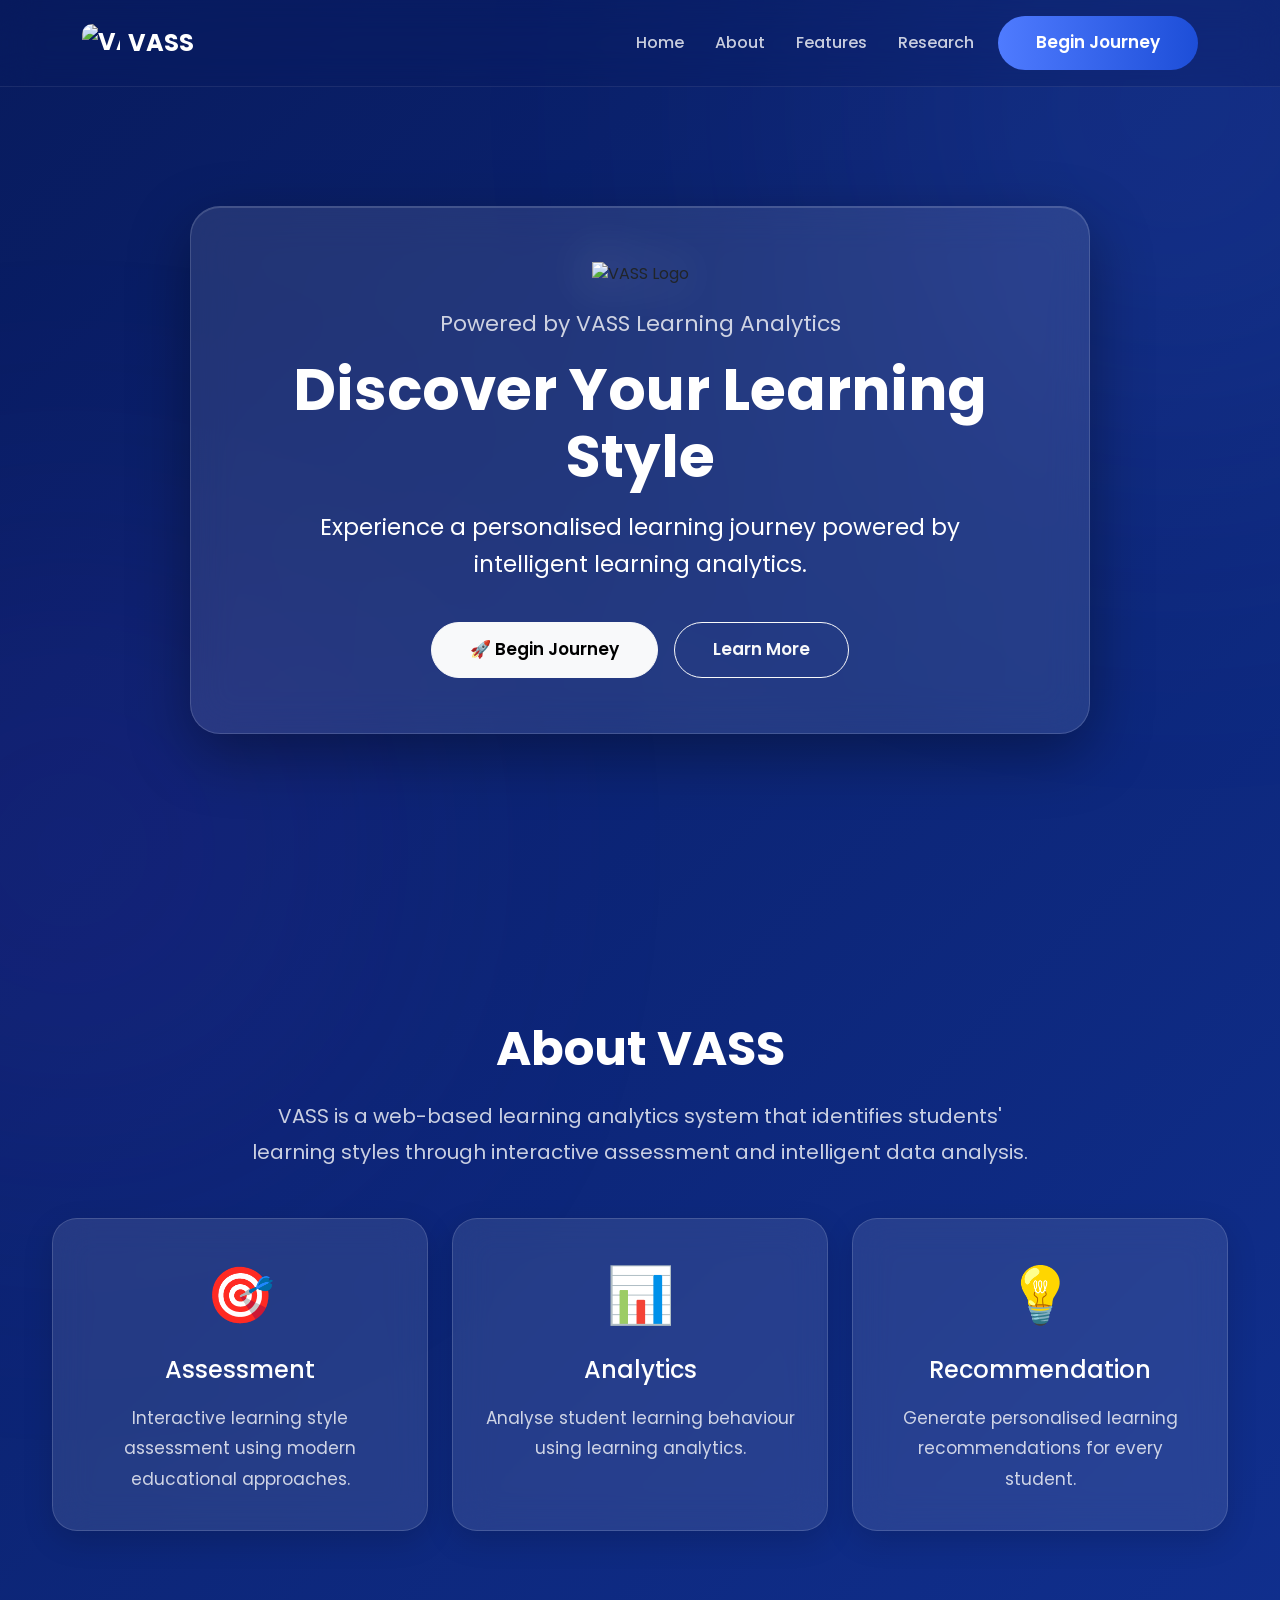
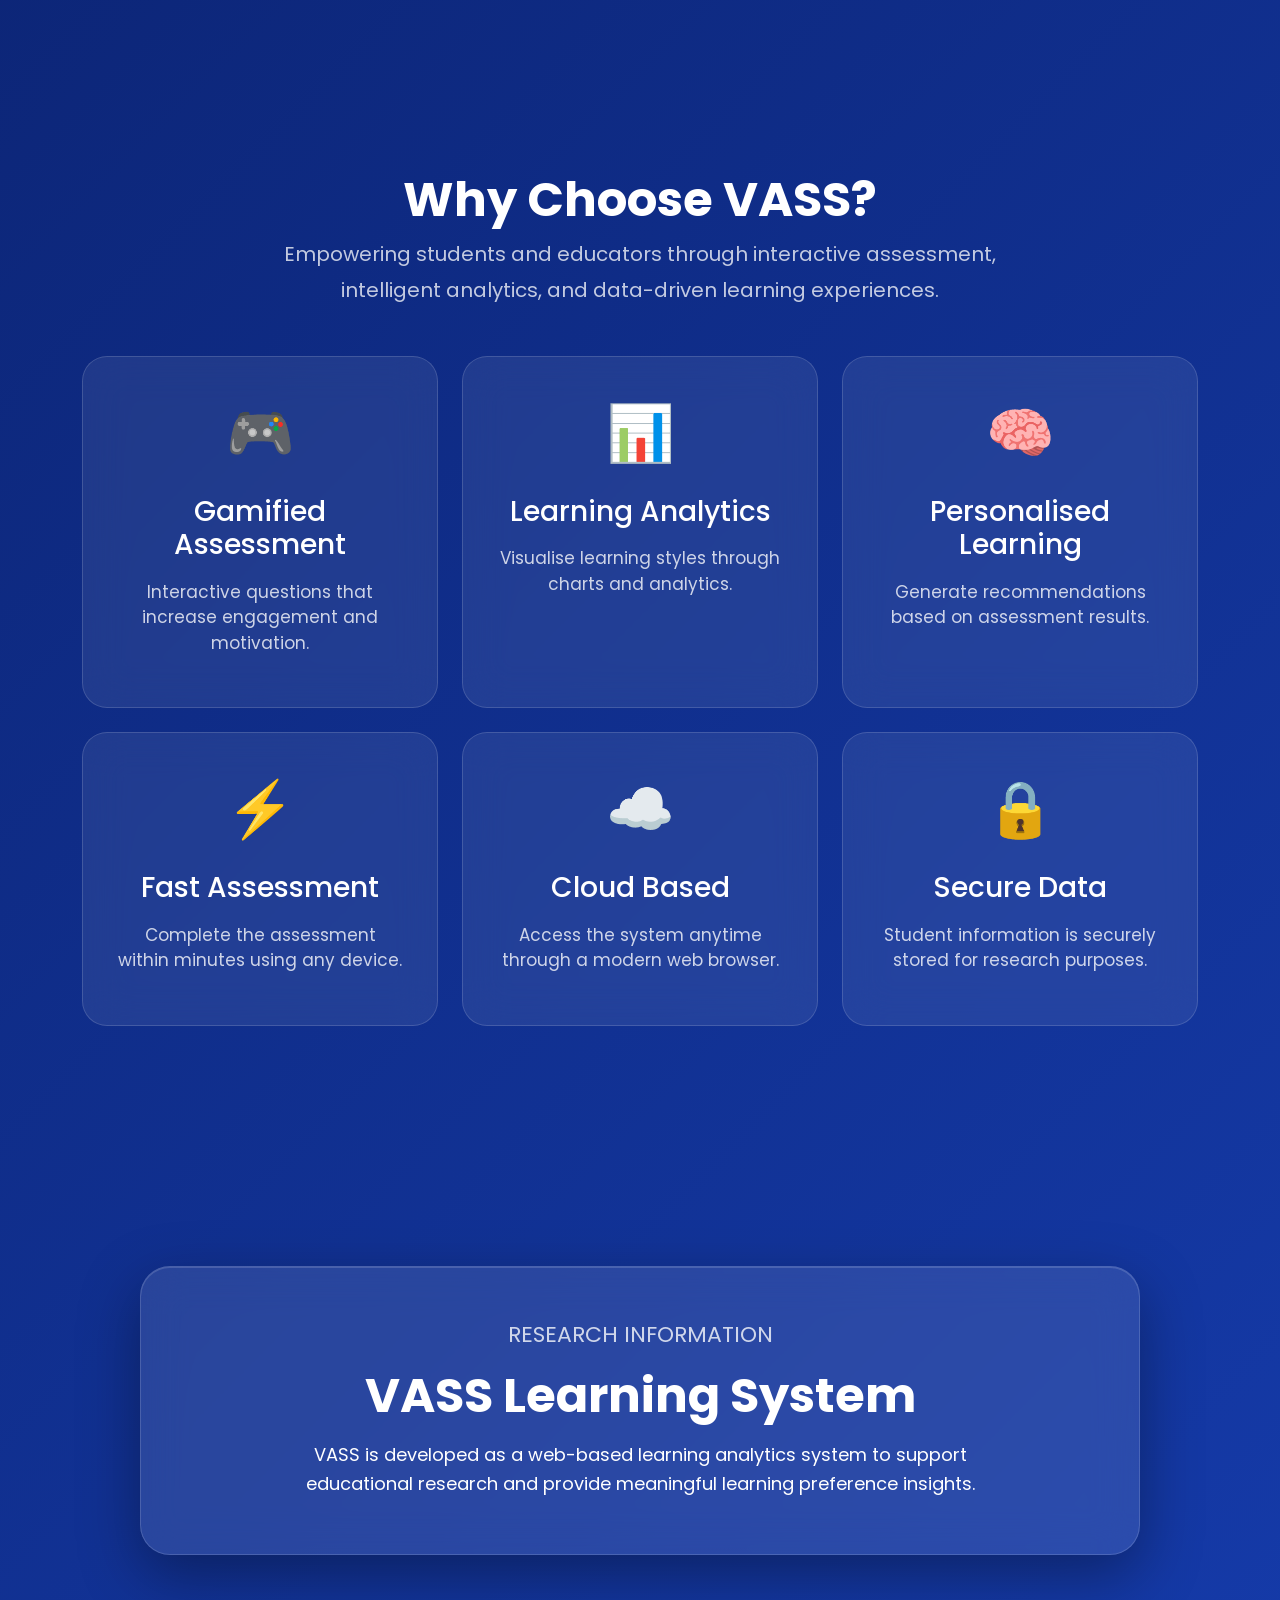
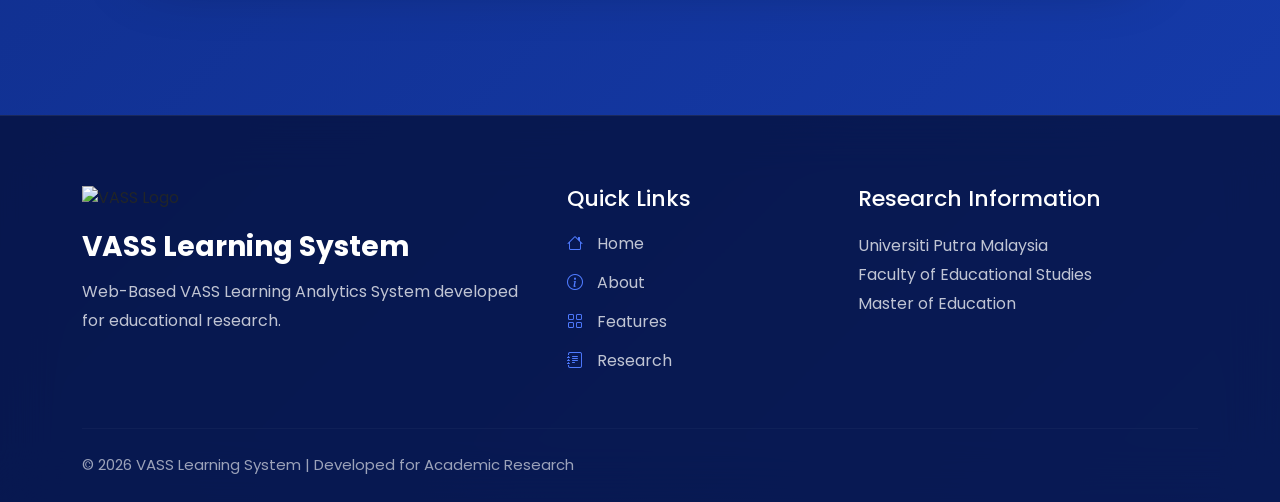
==== index.html @ 96c72473 "Add files via upload" ====
<!DOCTYPE html>
<html lang="en">
<head>
    <meta charset="UTF-8">
    <meta name="viewport" content="width=device-width, initial-scale=1.0">
    <title>VASS | Learning Analytics System</title>

    <link rel="preconnect" href="https://fonts.googleapis.com">
    <link rel="preconnect" href="https://fonts.gstatic.com" crossorigin>
    <link href="https://fonts.googleapis.com/css2?family=Poppins:wght@300;400;500;600;700;800&display=swap" rel="stylesheet">

    <link href="https://cdn.jsdelivr.net/npm/bootstrap@5.3.7/dist/css/bootstrap.min.css" rel="stylesheet">
    <link href="https://cdn.jsdelivr.net/npm/bootstrap-icons@1.11.3/font/bootstrap-icons.min.css" rel="stylesheet">

    <link rel="stylesheet" href="css/style.css">
</head>

<body>

<!-- ================= NAVBAR ================= -->
<nav class="navbar navbar-expand-lg navbar-dark fixed-top">
    <div class="container">

        <a class="navbar-brand d-flex align-items-center" href="index.html">
            <img src="assets/images/logo.png"
                 alt="VASS Logo"
                 width="38"
                 height="38"
                 class="me-2">
            VASS
        </a>

        <button class="navbar-toggler"
                type="button"
                data-bs-toggle="collapse"
                data-bs-target="#navbarNav">
            <span class="navbar-toggler-icon"></span>
        </button>

        <div class="collapse navbar-collapse" id="navbarNav">
            <ul class="navbar-nav ms-auto align-items-lg-center">

                <li class="nav-item">
                    <a class="nav-link" href="#home">Home</a>
                </li>

                <li class="nav-item">
                    <a class="nav-link" href="#about">About</a>
                </li>

                <li class="nav-item">
                    <a class="nav-link" href="#features">Features</a>
                </li>

                <li class="nav-item">
                    <a class="nav-link" href="#research">Research</a>
                </li>

                <li class="nav-item ms-lg-3">
                    <a href="welcome.html" class="btn btn-primary">
                        Begin Journey
                    </a>
                </li>

            </ul>
        </div>

    </div>
</nav>


<!-- ================= HERO ================= -->
<section id="home" class="hero">

    <div class="card-box">

        <img src="assets/images/logo.png"
             alt="VASS Logo"
             class="logo">

        <h5>Powered by VASS Learning Analytics</h5>

        <h1>
            Discover Your Learning
            <br>
            Style
        </h1>

        <p>
            Experience a personalised learning journey powered by
            intelligent learning analytics.
        </p>

        <div class="d-flex justify-content-center gap-3 flex-wrap">

            <a href="welcome.html" class="btn btn-light">
                🚀 Begin Journey
            </a>

            <a href="#about" class="btn btn-outline-light">
                Learn More
            </a>

        </div>

    </div>

</section>


<!-- ================= ABOUT ================= -->
<section id="about" class="about-section">

    <div class="container">

        <div class="text-center mb-5">

            <h2>About VASS</h2>

            <p class="section-subtitle">
                VASS is a web-based learning analytics system that identifies
                students' learning styles through interactive assessment
                and intelligent data analysis.
            </p>

        </div>


        <div class="row g-4">

            <div class="col-md-4">
                <div class="feature-card text-center">

                    <div class="feature-icon">🎯</div>

                    <h3>Assessment</h3>

                    <p>
                        Interactive learning style assessment using modern
                        educational approaches.
                    </p>

                </div>
            </div>


            <div class="col-md-4">
                <div class="feature-card text-center">

                    <div class="feature-icon">📊</div>

                    <h3>Analytics</h3>

                    <p>
                        Analyse student learning behaviour using learning
                        analytics.
                    </p>

                </div>
            </div>


            <div class="col-md-4">
                <div class="feature-card text-center">

                    <div class="feature-icon">💡</div>

                    <h3>Recommendation</h3>

                    <p>
                        Generate personalised learning recommendations
                        for every student.
                    </p>

                </div>
            </div>

        </div>

    </div>

</section>


<!-- ================= FEATURES ================= -->
<section id="features" class="features-section">

    <div class="container">

        <div class="text-center mb-5">

            <h2 class="section-title">
                Why Choose VASS?
            </h2>

            <p class="section-subtitle">
                Empowering students and educators through interactive
                assessment, intelligent analytics, and data-driven
                learning experiences.
            </p>

        </div>


        <div class="row g-4">

            <div class="col-md-4">
                <div class="feature-box">

                    <div class="feature-icon">🎮</div>

                    <h3>Gamified Assessment</h3>

                    <p>
                        Interactive questions that increase engagement
                        and motivation.
                    </p>

                </div>
            </div>


            <div class="col-md-4">
                <div class="feature-box">

                    <div class="feature-icon">📊</div>

                    <h3>Learning Analytics</h3>

                    <p>
                        Visualise learning styles through charts and
                        analytics.
                    </p>

                </div>
            </div>


            <div class="col-md-4">
                <div class="feature-box">

                    <div class="feature-icon">🧠</div>

                    <h3>Personalised Learning</h3>

                    <p>
                        Generate recommendations based on assessment
                        results.
                    </p>

                </div>
            </div>


            <div class="col-md-4">
                <div class="feature-box">

                    <div class="feature-icon">⚡</div>

                    <h3>Fast Assessment</h3>

                    <p>
                        Complete the assessment within minutes using
                        any device.
                    </p>

                </div>
            </div>


            <div class="col-md-4">
                <div class="feature-box">

                    <div class="feature-icon">☁️</div>

                    <h3>Cloud Based</h3>

                    <p>
                        Access the system anytime through a modern
                        web browser.
                    </p>

                </div>
            </div>


            <div class="col-md-4">
                <div class="feature-box">

                    <div class="feature-icon">🔒</div>

                    <h3>Secure Data</h3>

                    <p>
                        Student information is securely stored for
                        research purposes.
                    </p>

                </div>
            </div>

        </div>

    </div>

</section>


<!-- ================= RESEARCH ================= -->
<section id="research" class="features-section">

    <div class="container">

        <div class="card-box mx-auto" style="width:100%; max-width:1000px;">

            <h5>RESEARCH INFORMATION</h5>

            <h1 style="font-size:48px;">
                VASS Learning System
            </h1>

            <p style="font-size:18px; margin-bottom:0;">
                VASS is developed as a web-based learning analytics system
                to support educational research and provide meaningful
                learning preference insights.
            </p>

        </div>

    </div>

</section>


<!-- ================= FOOTER ================= -->
<footer class="footer">

    <div class="container">

        <div class="row g-5">

            <div class="col-md-5">

                <img src="assets/images/logo.png"
                     alt="VASS Logo"
                     class="footer-logo">

                <h3>VASS Learning System</h3>

                <p>
                    Web-Based VASS Learning Analytics System
                    developed for educational research.
                </p>

            </div>


            <div class="col-md-3">

                <h4>Quick Links</h4>

                <ul class="footer-links">

                    <li>
                        <a href="#home">
                            <i class="bi bi-house"></i> Home
                        </a>
                    </li>

                    <li>
                        <a href="#about">
                            <i class="bi bi-info-circle"></i> About
                        </a>
                    </li>

                    <li>
                        <a href="#features">
                            <i class="bi bi-grid"></i> Features
                        </a>
                    </li>

                    <li>
                        <a href="#research">
                            <i class="bi bi-journal-text"></i> Research
                        </a>
                    </li>

                </ul>

            </div>


            <div class="col-md-4">

                <h4>Research Information</h4>

                <p>
                    Universiti Putra Malaysia<br>
                    Faculty of Educational Studies<br>
                    Master of Education
                </p>

            </div>

        </div>


        <hr>


        <div class="footer-bottom">

            <span>
                © 2026 VASS Learning System
                | Developed for Academic Research
            </span>

        </div>

    </div>

</footer>


<script src="https://cdn.jsdelivr.net/npm/bootstrap@5.3.7/dist/js/bootstrap.bundle.min.js"></script>

</body>
</html>
---- css/style.css ----
/* ===========================================
   VASS Learning System
   Part 1 - Global, Navbar & Hero
=========================================== */

*{
    margin:0;
    padding:0;
    box-sizing:border-box;
    font-family:'Poppins',sans-serif;
}

html{
    scroll-behavior:smooth;
}

body{

    min-height:100vh;
    overflow-x:hidden;

    background:linear-gradient(
        135deg,
        #081B5E 0%,
        #1D4ED8 50%,
        #4F7BFF 100%
    );

    background-size:300% 300%;
    animation:bgMove 12s ease infinite;

    position:relative;

}

/* ===========================================
   Background Glow
=========================================== */

body::before{

    content:"";

    position:fixed;

    width:650px;
    height:650px;

    top:-220px;
    right:-220px;

    background:#4F7BFF;

    opacity:.18;

    filter:blur(180px);

    border-radius:50%;

    z-index:-1;

}

body::after{

    content:"";

    position:fixed;

    width:500px;
    height:500px;

    bottom:-200px;
    left:-180px;

    background:#7C3AED;

    opacity:.15;

    filter:blur(180px);

    border-radius:50%;

    z-index:-1;

}

/* ===========================================
   Navbar
=========================================== */

.navbar{

    padding:16px 0;

    background:rgba(8,27,94,.28);

    backdrop-filter:blur(18px);
    -webkit-backdrop-filter:blur(18px);

    border-bottom:1px solid rgba(255,255,255,.08);

    transition:.35s;

}

.navbar-brand{

    color:#fff!important;

    font-size:24px;

    font-weight:700;

}

.navbar-brand img{

    border-radius:10px;

}

.nav-link{

    color:rgba(255,255,255,.78)!important;

    margin-left:15px;

    font-weight:500;

    transition:.35s;

}

.nav-link:hover{

    color:#fff!important;

}

/* ===========================================
   Buttons
=========================================== */

.btn{

    border-radius:50px;

    padding:14px 38px;

    font-size:17px;

    font-weight:600;

    transition:.35s;

}

.btn-primary{

    background:linear-gradient(
        90deg,
        #4F7BFF,
        #1D4ED8
    );

    border:none;

}

.btn-primary:hover{

    transform:translateY(-4px);

    box-shadow:
    0 10px 30px rgba(79,123,255,.45);

}

.btn-light:hover{

    transform:translateY(-4px);

}

.btn-outline-light:hover{

    transform:translateY(-4px);

}

/* ===========================================
   Hero Section
=========================================== */

.hero{

    min-height:100vh;

    display:flex;

    justify-content:center;

    align-items:center;

    padding:130px 20px 90px;

    position:relative;

}

.card-box{

    width:900px;

    max-width:92%;

    padding:55px;

    text-align:center;

    border-radius:30px;

    background:rgba(255,255,255,.10);

    backdrop-filter:blur(20px);
    -webkit-backdrop-filter:blur(20px);

    border:1px solid rgba(255,255,255,.15);

    box-shadow:

        0 20px 60px rgba(0,0,0,.35),

        inset 0 1px 0 rgba(255,255,255,.15);

    animation:fadeUp .8s ease;

    transition:.35s;

}

.card-box:hover{

    transform:translateY(-8px);

}

.logo{

    width:110px;

    margin-bottom:25px;

    filter:drop-shadow(0 0 25px rgba(255,255,255,.45));

    animation:float 3s ease-in-out infinite;

}

.card-box h1{

    color:#fff;

    font-size:58px;

    font-weight:700;

    line-height:1.15;

    margin-bottom:18px;

}

.card-box h5{

    color:rgba(255,255,255,.78);

    font-size:22px;

    font-weight:400;

    margin-bottom:20px;

}

.card-box p{

    color:#fff;

    font-size:23px;

    line-height:1.6;

    max-width:700px;

    margin:0 auto 40px;

}
/* ===========================================
   ABOUT SECTION
=========================================== */

.about-section{

    padding:120px 20px;

    position:relative;

}

.about-section .container{

    max-width:1200px;

}

.about-section h2{

    color:#fff;

    margin-bottom:20px;

    font-size:48px;

    font-weight:700;

}

.about-section p{

    color:rgba(255,255,255,.78);

    line-height:1.8;

}

.feature-card{

    height:100%;

    padding:35px 30px;

    border-radius:25px;

    background:rgba(255,255,255,.10);

    border:1px solid rgba(255,255,255,.15);

    backdrop-filter:blur(18px);

    -webkit-backdrop-filter:blur(18px);

    transition:.35s;

    box-shadow:0 10px 30px rgba(0,0,0,.15);

}

.feature-card:hover{

    transform:translateY(-10px);

    background:rgba(255,255,255,.15);

    box-shadow:0 20px 45px rgba(0,0,0,.35);

}

.feature-card h3{

    color:#fff;

    font-size:24px;

    margin-bottom:18px;

}

.feature-card p{

    color:rgba(255,255,255,.78);

    font-size:17px;

    margin-bottom:0;

}

/* ===========================================
   SECTION TITLE
=========================================== */

.section-title{

    color:#fff;

    font-size:48px;

    font-weight:700;

}

.section-subtitle{

    color:rgba(255,255,255,.75);

    max-width:800px;

    margin:auto;

    font-size:20px;

    line-height:1.8;

}

/* ===========================================
   ANIMATIONS
=========================================== */

@keyframes float{

    0%{
        transform:translateY(0);
    }

    50%{
        transform:translateY(-10px);
    }

    100%{
        transform:translateY(0);
    }

}

@keyframes bgMove{

    0%{
        background-position:0% 50%;
    }

    50%{
        background-position:100% 50%;
    }

    100%{
        background-position:0% 50%;
    }

}

@keyframes fadeUp{

    from{

        opacity:0;

        transform:translateY(40px);

    }

    to{

        opacity:1;

        transform:translateY(0);

    }

}

/* ===========================================
   SCROLLBAR
=========================================== */

::-webkit-scrollbar{

    width:10px;

}

::-webkit-scrollbar-track{

    background:#081B5E;

}

::-webkit-scrollbar-thumb{

    background:#4F7BFF;

    border-radius:20px;

}

::-webkit-scrollbar-thumb:hover{

    background:#2563EB;

}

/* ===========================================
   RESPONSIVE
=========================================== */

@media(max-width:992px){

    .card-box{

        padding:40px;

    }

    .card-box h1{

        font-size:44px;

    }

    .card-box p{

        font-size:20px;

    }

    .about-section{

        text-align:center;

    }

}

@media(max-width:768px){

    .hero{

        padding-top:120px;

    }

    .card-box{

        padding:35px 25px;

    }

    .logo{

        width:90px;

    }

    .card-box h1{

        font-size:36px;

    }

    .card-box h5{

        font-size:18px;

    }

    .card-box p{

        font-size:17px;

    }

    .btn{

        width:100%;

        margin-bottom:10px;

    }

    .about-section h2{

        font-size:34px;

    }

    .feature-card{

        margin-bottom:20px;

    }

}

/* ===========================================
   FEATURES SECTION
=========================================== */

.features-section{

    padding:120px 20px;

}

.feature-box{

    height:100%;

    padding:35px;

    border-radius:25px;

    text-align:center;

    background:rgba(255,255,255,.08);

    border:1px solid rgba(255,255,255,.15);

    backdrop-filter:blur(20px);

    transition:.35s;

}

.feature-box:hover{

    transform:translateY(-10px);

    background:rgba(255,255,255,.14);

    box-shadow:0 20px 45px rgba(0,0,0,.30);

}

.feature-icon{

    font-size:55px;

    margin-bottom:20px;

}

.feature-box h3{

    color:#fff;

    margin-bottom:18px;

}

.feature-box p{

    color:rgba(255,255,255,.78);

    font-size:17px;

}
/* ==========================================
   FOOTER
========================================== */

.footer{

    margin-top:120px;

    padding:70px 0 25px;

    background:rgba(255,255,255,.06);

    backdrop-filter:blur(20px);
    -webkit-backdrop-filter:blur(20px);

    border-top:1px solid rgba(255,255,255,.10);

}

.footer-logo{

    width:70px;

    margin-bottom:20px;

}

.footer h3{

    color:#fff;

    font-size:28px;

    font-weight:700;

}

.footer h4{

    color:#fff;

    margin-bottom:20px;

    font-size:22px;

}

/* ================= FOOTER ================= */

.footer{

    margin-top:40px;

    padding:70px 0 25px;

background:rgba(5,15,55,.75);

    backdrop-filter:blur(25px);

    border-top:1px solid rgba(255,255,255,.08);

}

}

.footer-logo{

    width:90px;

    margin-bottom:20px;

    filter:drop-shadow(0 0 15px rgba(255,255,255,.35));

}

.footer h3{

    color:#fff;

    font-size:28px;

    font-weight:700;

    margin-bottom:15px;

}

.footer h4{

    color:#fff;

    font-size:22px;

    margin-bottom:20px;

}

.footer p{

    color:rgba(255,255,255,.75);

    font-size:16px;

    line-height:1.8;

    margin-bottom:12px;

}

.footer-links{

    list-style:none;

    padding:0;

    margin:0;

}

.footer-links li{

    margin-bottom:15px;

}

.footer-links a{

    color:rgba(255,255,255,.75);

    text-decoration:none;

    transition:.3s;

}

.footer-links a:hover{

    color:#fff;

    padding-left:8px;

}

.footer-links i{

    margin-right:10px;

    color:#4F7BFF;

}

.footer hr{

    border-color:rgba(255,255,255,.12);

    margin:40px 0 25px;

}

.footer-bottom{

    display:flex;

    justify-content:space-between;

    align-items:center;

    flex-wrap:wrap;

    gap:10px;

    color:rgba(255,255,255,.60);

    font-size:15px;

}

.footer-bottom span{

    color:rgba(255,255,255,.60);

}

@media(max-width:768px){

    .footer{

        text-align:center;

    }

    .footer-bottom{

        flex-direction:column;

    }

}
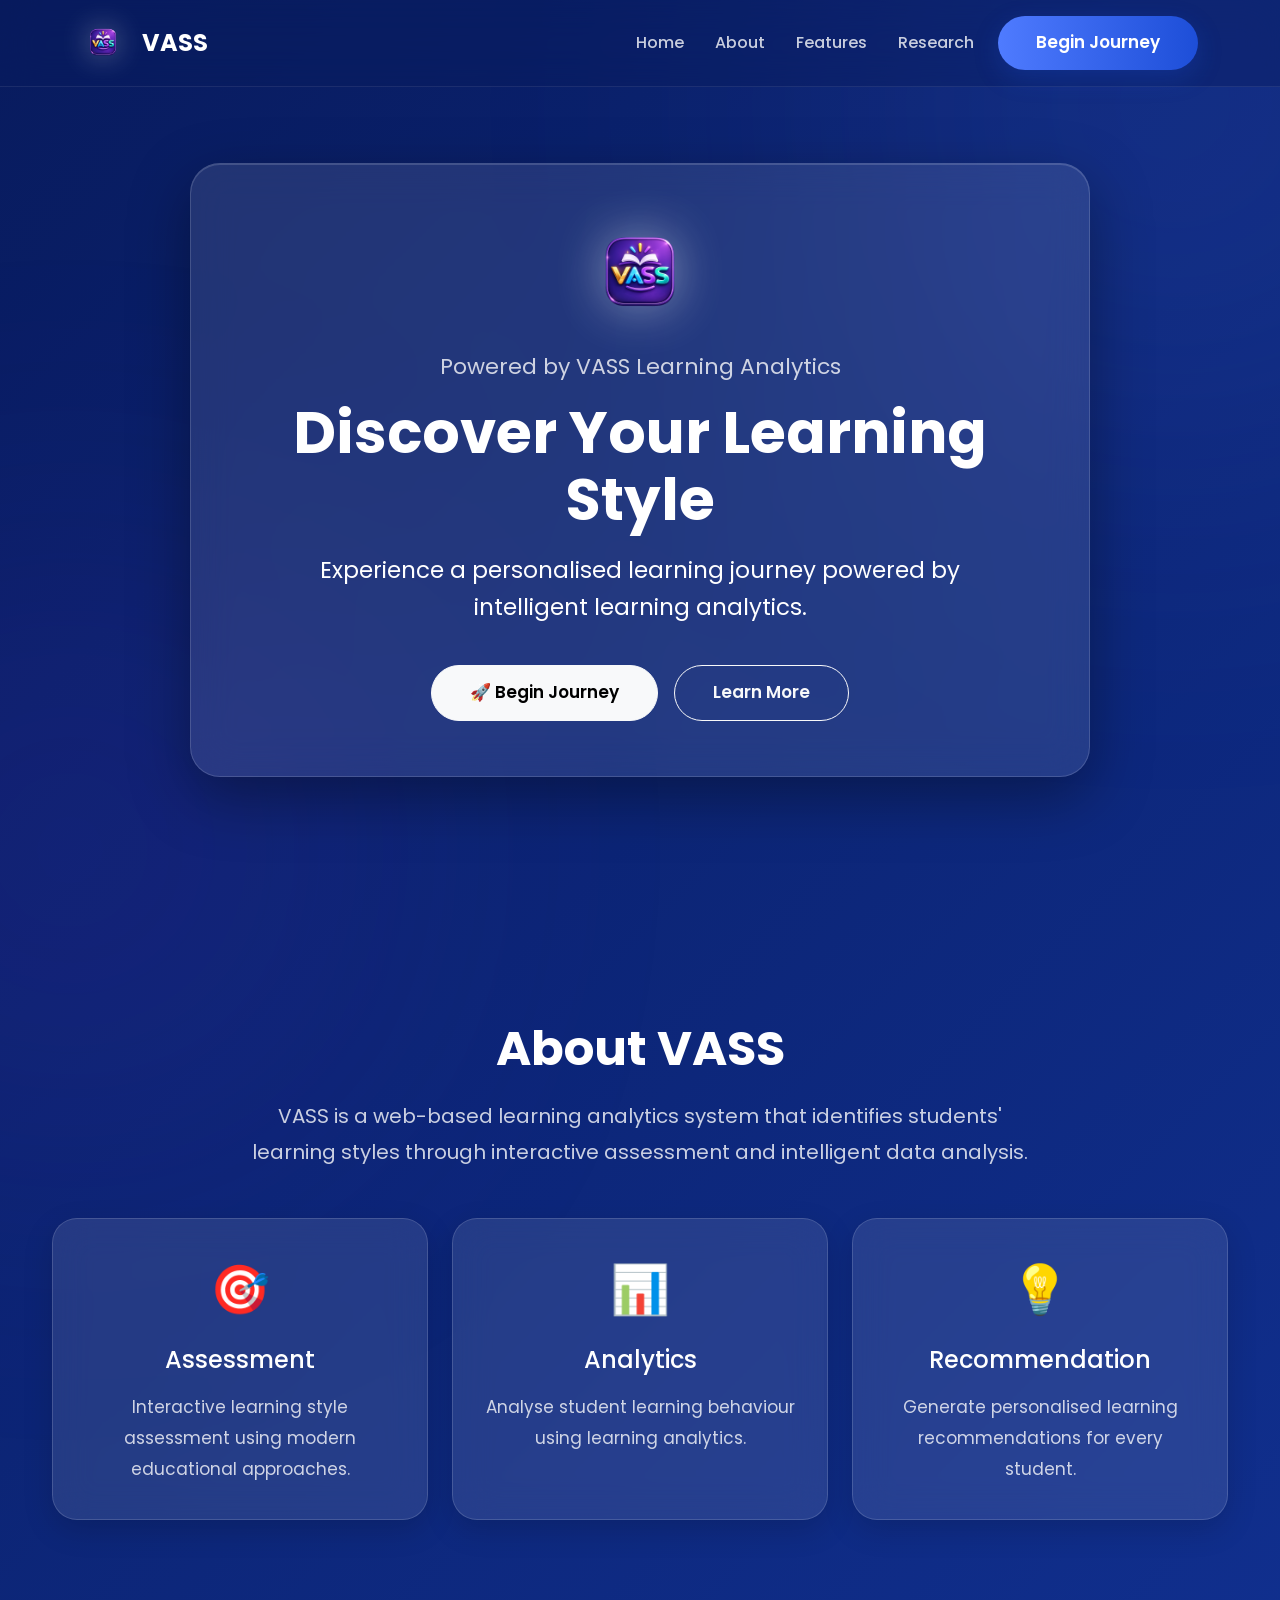
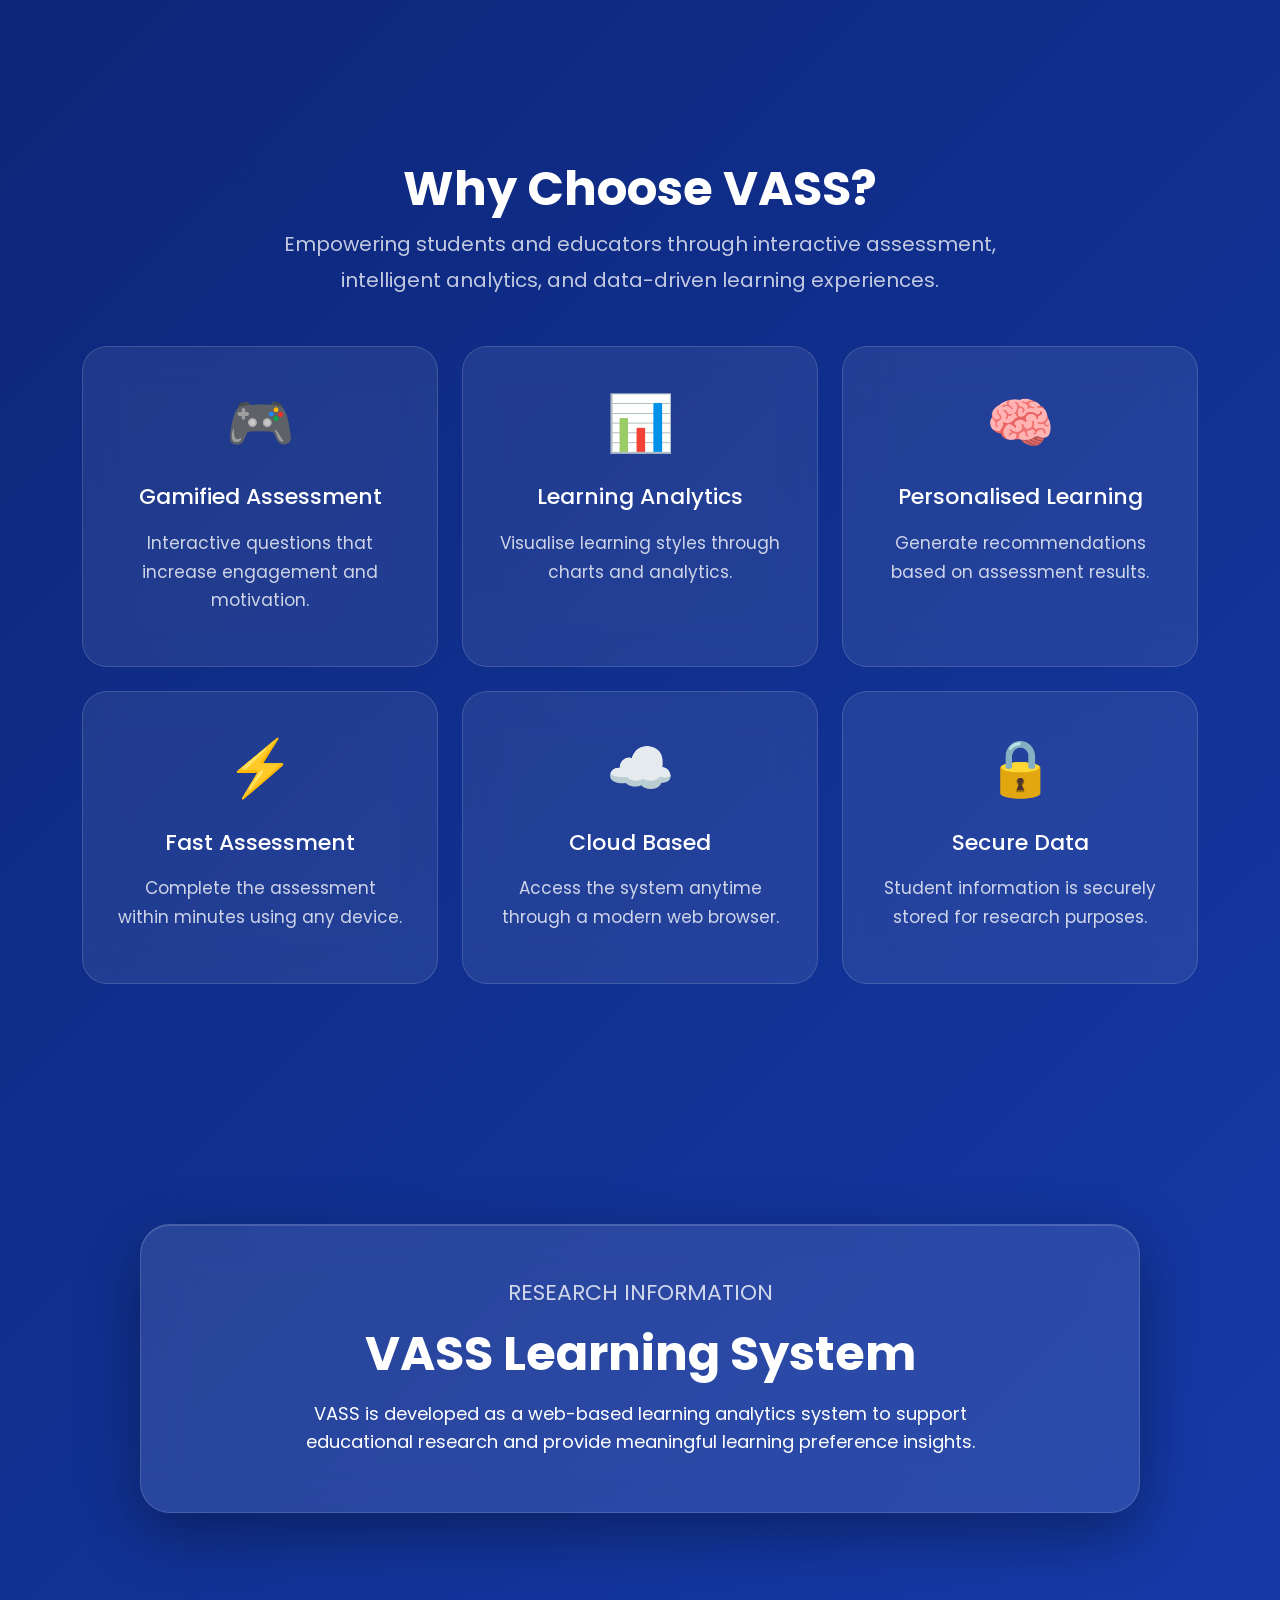
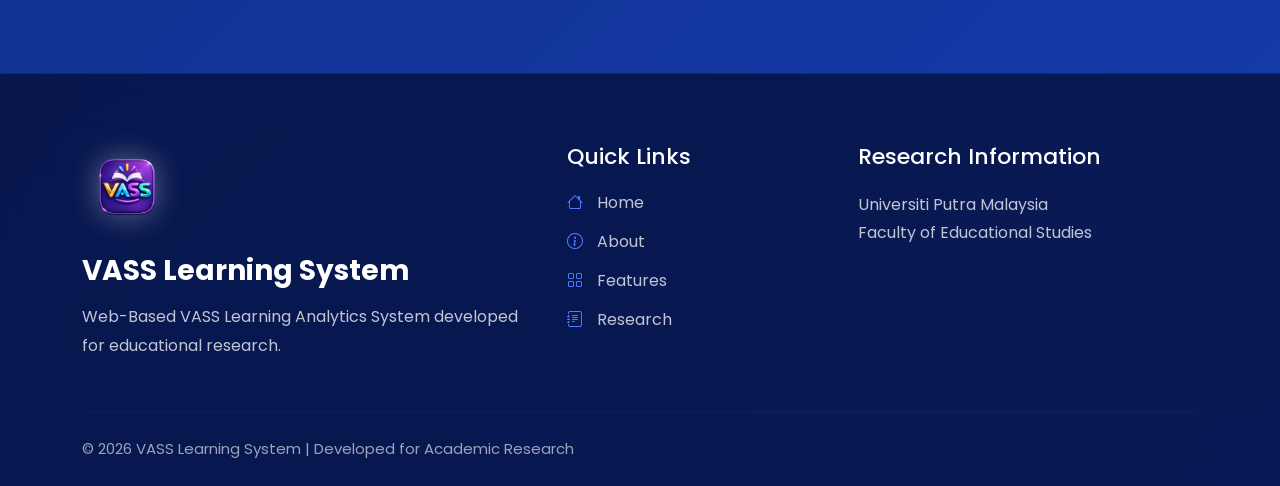
==== commit ac29f56c: "Update index.html" ====
--- a/index.html
+++ b/index.html
@@ -397,7 +397,7 @@
                 <p>
                     Universiti Putra Malaysia<br>
                     Faculty of Educational Studies<br>
-                    Master of Education
+        
                 </p>
 
             </div>
@@ -425,4 +425,4 @@
 <script src="https://cdn.jsdelivr.net/npm/bootstrap@5.3.7/dist/js/bootstrap.bundle.min.js"></script>
 
 </body>
-</html>+</html>
--- a/css/style.css
+++ b/css/style.css
@@ -1,856 +1,1110 @@
 /* ===========================================
-   VASS Learning System
-   Part 1 - Global, Navbar & Hero
-=========================================== */
-
-*{
-    margin:0;
-    padding:0;
-    box-sizing:border-box;
-    font-family:'Poppins',sans-serif;
-}
-
-html{
-    scroll-behavior:smooth;
-}
-
-body{
-
-    min-height:100vh;
-    overflow-x:hidden;
-
-    background:linear-gradient(
-        135deg,
-        #081B5E 0%,
-        #1D4ED8 50%,
-        #4F7BFF 100%
-    );
-
-    background-size:300% 300%;
-    animation:bgMove 12s ease infinite;
-
-    position:relative;
-
-}
-
-/* ===========================================
-   Background Glow
-=========================================== */
-
-body::before{
-
-    content:"";
-
-    position:fixed;
-
-    width:650px;
-    height:650px;
-
-    top:-220px;
-    right:-220px;
-
-    background:#4F7BFF;
-
-    opacity:.18;
-
-    filter:blur(180px);
-
-    border-radius:50%;
-
-    z-index:-1;
-
-}
-
-body::after{
-
-    content:"";
-
-    position:fixed;
-
-    width:500px;
-    height:500px;
-
-    bottom:-200px;
-    left:-180px;
-
-    background:#7C3AED;
-
-    opacity:.15;
-
-    filter:blur(180px);
-
-    border-radius:50%;
-
-    z-index:-1;
-
-}
-
-/* ===========================================
-   Navbar
-=========================================== */
-
-.navbar{
-
-    padding:16px 0;
-
-    background:rgba(8,27,94,.28);
-
-    backdrop-filter:blur(18px);
-    -webkit-backdrop-filter:blur(18px);
-
-    border-bottom:1px solid rgba(255,255,255,.08);
-
-    transition:.35s;
-
-}
-
-.navbar-brand{
-
-    color:#fff!important;
-
-    font-size:24px;
-
-    font-weight:700;
-
-}
-
-.navbar-brand img{
-
-    border-radius:10px;
-
-}
-
-.nav-link{
-
-    color:rgba(255,255,255,.78)!important;
-
-    margin-left:15px;
-
-    font-weight:500;
-
-    transition:.35s;
-
-}
-
-.nav-link:hover{
-
-    color:#fff!important;
-
-}
-
-/* ===========================================
-   Buttons
-=========================================== */
-
-.btn{
-
-    border-radius:50px;
-
-    padding:14px 38px;
-
-    font-size:17px;
-
-    font-weight:600;
-
-    transition:.35s;
-
-}
-
-.btn-primary{
-
-    background:linear-gradient(
-        90deg,
-        #4F7BFF,
-        #1D4ED8
-    );
-
-    border:none;
-
-}
-
-.btn-primary:hover{
-
-    transform:translateY(-4px);
-
+   VASS LEARNING SYSTEM
+   RESPONSIVE PREMIUM CSS
+=========================================== */
+
+* {
+    margin: 0;
+    padding: 0;
+    box-sizing: border-box;
+    font-family: 'Poppins', sans-serif;
+}
+
+html {
+    scroll-behavior: smooth;
+}
+
+body {
+    min-height: 100vh;
+    overflow-x: hidden;
+    position: relative;
+
+    color: #fff;
+
+    background:
+        linear-gradient(
+            135deg,
+            #081B5E 0%,
+            #1D4ED8 50%,
+            #4F7BFF 100%
+        );
+
+    background-size: 300% 300%;
+    animation: bgMove 12s ease infinite;
+}
+
+
+/* ===========================================
+   BACKGROUND GLOW
+=========================================== */
+
+body::before {
+    content: "";
+
+    position: fixed;
+
+    width: 650px;
+    height: 650px;
+
+    top: -220px;
+    right: -220px;
+
+    background: #4F7BFF;
+
+    opacity: .18;
+
+    filter: blur(180px);
+
+    border-radius: 50%;
+
+    z-index: -1;
+
+    pointer-events: none;
+}
+
+body::after {
+    content: "";
+
+    position: fixed;
+
+    width: 500px;
+    height: 500px;
+
+    bottom: -200px;
+    left: -180px;
+
+    background: #7C3AED;
+
+    opacity: .15;
+
+    filter: blur(180px);
+
+    border-radius: 50%;
+
+    z-index: -1;
+
+    pointer-events: none;
+}
+
+
+/* ===========================================
+   NAVBAR
+=========================================== */
+
+.navbar {
+    padding: 16px 0;
+
+    background: rgba(8, 27, 94, .38);
+
+    backdrop-filter: blur(18px);
+    -webkit-backdrop-filter: blur(18px);
+
+    border-bottom: 1px solid rgba(255,255,255,.08);
+
+    transition: .35s;
+
+    z-index: 1000;
+}
+
+.navbar-brand {
+    color: #fff !important;
+
+    font-size: 24px;
+
+    font-weight: 700;
+
+    display: flex;
+    align-items: center;
+
+    gap: 10px;
+}
+
+.navbar-brand img {
+    width: 42px;
+    height: 42px;
+
+    object-fit: contain;
+
+    border-radius: 10px;
+
+    filter:
+        drop-shadow(
+            0 0 15px
+            rgba(255,255,255,.35)
+        );
+}
+
+.nav-link {
+    color: rgba(255,255,255,.78) !important;
+
+    margin-left: 15px;
+
+    font-weight: 500;
+
+    transition: .35s;
+}
+
+.nav-link:hover,
+.nav-link.active {
+    color: #fff !important;
+}
+
+.navbar-toggler {
+    border: 1px solid rgba(255,255,255,.25);
+
+    padding: 7px 10px;
+
+    border-radius: 10px;
+}
+
+.navbar-toggler:focus {
     box-shadow:
-    0 10px 30px rgba(79,123,255,.45);
-
-}
-
-.btn-light:hover{
-
-    transform:translateY(-4px);
-
-}
-
-.btn-outline-light:hover{
-
-    transform:translateY(-4px);
-
-}
-
-/* ===========================================
-   Hero Section
-=========================================== */
-
-.hero{
-
-    min-height:100vh;
-
-    display:flex;
-
-    justify-content:center;
-
-    align-items:center;
-
-    padding:130px 20px 90px;
-
-    position:relative;
-
-}
-
-.card-box{
-
-    width:900px;
-
-    max-width:92%;
-
-    padding:55px;
-
-    text-align:center;
-
-    border-radius:30px;
-
-    background:rgba(255,255,255,.10);
-
-    backdrop-filter:blur(20px);
-    -webkit-backdrop-filter:blur(20px);
-
-    border:1px solid rgba(255,255,255,.15);
+        0 0 0 3px
+        rgba(79,123,255,.25);
+}
+
+
+/* ===========================================
+   BUTTONS
+=========================================== */
+
+.btn {
+    border-radius: 50px;
+
+    padding: 14px 38px;
+
+    font-size: 17px;
+
+    font-weight: 600;
+
+    transition: .35s;
+}
+
+.btn-primary {
+    background:
+        linear-gradient(
+            90deg,
+            #4F7BFF,
+            #1D4ED8
+        );
+
+    border: none;
+
+    color: #fff !important;
 
     box-shadow:
-
-        0 20px 60px rgba(0,0,0,.35),
-
-        inset 0 1px 0 rgba(255,255,255,.15);
-
-    animation:fadeUp .8s ease;
-
-    transition:.35s;
-
-}
-
-.card-box:hover{
-
-    transform:translateY(-8px);
-
-}
-
-.logo{
-
-    width:110px;
-
-    margin-bottom:25px;
-
-    filter:drop-shadow(0 0 25px rgba(255,255,255,.45));
-
-    animation:float 3s ease-in-out infinite;
-
-}
-
-.card-box h1{
-
-    color:#fff;
-
-    font-size:58px;
-
-    font-weight:700;
-
-    line-height:1.15;
-
-    margin-bottom:18px;
-
-}
-
-.card-box h5{
-
-    color:rgba(255,255,255,.78);
-
-    font-size:22px;
-
-    font-weight:400;
-
-    margin-bottom:20px;
-
-}
-
-.card-box p{
-
-    color:#fff;
-
-    font-size:23px;
-
-    line-height:1.6;
-
-    max-width:700px;
-
-    margin:0 auto 40px;
-
-}
+        0 8px 25px
+        rgba(29,78,216,.25);
+}
+
+.btn-primary:hover {
+    transform: translateY(-4px);
+
+    box-shadow:
+        0 10px 30px
+        rgba(79,123,255,.45);
+}
+
+.btn-light:hover {
+    transform: translateY(-4px);
+}
+
+.btn-outline-light:hover {
+    transform: translateY(-4px);
+}
+
+
+/* ===========================================
+   HERO
+=========================================== */
+
+.hero {
+    min-height: 100vh;
+
+    display: flex;
+
+    justify-content: center;
+    align-items: center;
+
+    padding: 130px 20px 90px;
+
+    position: relative;
+
+    overflow: hidden;
+}
+
+.card-box {
+    width: 900px;
+
+    max-width: 100%;
+
+    padding: 55px;
+
+    text-align: center;
+
+    border-radius: 30px;
+
+    background:
+        rgba(255,255,255,.10);
+
+    backdrop-filter: blur(20px);
+    -webkit-backdrop-filter: blur(20px);
+
+    border:
+        1px solid
+        rgba(255,255,255,.15);
+
+    box-shadow:
+        0 20px 60px
+        rgba(0,0,0,.35),
+
+        inset 0 1px 0
+        rgba(255,255,255,.15);
+
+    animation: fadeUp .8s ease;
+
+    transition: .35s;
+
+    position: relative;
+
+    z-index: 2;
+}
+
+.card-box:hover {
+    transform: translateY(-8px);
+}
+
+.logo {
+    width: 110px;
+
+    max-width: 100%;
+
+    margin-bottom: 25px;
+
+    filter:
+        drop-shadow(
+            0 0 25px
+            rgba(255,255,255,.45)
+        );
+
+    animation:
+        float 3s ease-in-out infinite;
+}
+
+.card-box h1 {
+    color: #fff;
+
+    font-size: 58px;
+
+    font-weight: 700;
+
+    line-height: 1.15;
+
+    margin-bottom: 18px;
+}
+
+.card-box h1 span {
+    display: block;
+
+    color: #fff;
+}
+
+.card-box h5 {
+    color:
+        rgba(255,255,255,.78);
+
+    font-size: 22px;
+
+    font-weight: 400;
+
+    margin-bottom: 20px;
+}
+
+.card-box p {
+    color: #fff;
+
+    font-size: 23px;
+
+    line-height: 1.6;
+
+    max-width: 700px;
+
+    margin: 0 auto 40px;
+}
+
+.hero-buttons {
+    display: flex;
+
+    justify-content: center;
+
+    align-items: center;
+
+    gap: 12px;
+
+    flex-wrap: wrap;
+}
+
+
 /* ===========================================
    ABOUT SECTION
 =========================================== */
 
-.about-section{
-
-    padding:120px 20px;
-
-    position:relative;
-
-}
-
-.about-section .container{
-
-    max-width:1200px;
-
-}
-
-.about-section h2{
-
-    color:#fff;
-
-    margin-bottom:20px;
-
-    font-size:48px;
-
-    font-weight:700;
-
-}
-
-.about-section p{
-
-    color:rgba(255,255,255,.78);
-
-    line-height:1.8;
-
-}
-
-.feature-card{
-
-    height:100%;
-
-    padding:35px 30px;
-
-    border-radius:25px;
-
-    background:rgba(255,255,255,.10);
-
-    border:1px solid rgba(255,255,255,.15);
-
-    backdrop-filter:blur(18px);
-
-    -webkit-backdrop-filter:blur(18px);
-
-    transition:.35s;
-
-    box-shadow:0 10px 30px rgba(0,0,0,.15);
-
-}
-
-.feature-card:hover{
-
-    transform:translateY(-10px);
-
-    background:rgba(255,255,255,.15);
-
-    box-shadow:0 20px 45px rgba(0,0,0,.35);
-
-}
-
-.feature-card h3{
-
-    color:#fff;
-
-    font-size:24px;
-
-    margin-bottom:18px;
-
-}
-
-.feature-card p{
-
-    color:rgba(255,255,255,.78);
-
-    font-size:17px;
-
-    margin-bottom:0;
-
-}
+.about-section {
+    padding: 120px 20px;
+
+    position: relative;
+}
+
+.about-section .container {
+    max-width: 1200px;
+}
+
+.about-section h2 {
+    color: #fff;
+
+    margin-bottom: 20px;
+
+    font-size: 48px;
+
+    font-weight: 700;
+}
+
+.about-section p {
+    color:
+        rgba(255,255,255,.78);
+
+    line-height: 1.8;
+}
+
+.feature-card {
+    height: 100%;
+
+    padding: 35px 30px;
+
+    border-radius: 25px;
+
+    background:
+        rgba(255,255,255,.10);
+
+    border:
+        1px solid
+        rgba(255,255,255,.15);
+
+    backdrop-filter: blur(18px);
+    -webkit-backdrop-filter: blur(18px);
+
+    transition: .35s;
+
+    box-shadow:
+        0 10px 30px
+        rgba(0,0,0,.15);
+
+    color: #fff;
+}
+
+.feature-card:hover {
+    transform: translateY(-10px);
+
+    background:
+        rgba(255,255,255,.15);
+
+    box-shadow:
+        0 20px 45px
+        rgba(0,0,0,.35);
+}
+
+.feature-card h3 {
+    color: #fff;
+
+    font-size: 24px;
+
+    margin-bottom: 18px;
+}
+
+.feature-card p {
+    color:
+        rgba(255,255,255,.78);
+
+    font-size: 17px;
+
+    margin-bottom: 0;
+}
+
+.feature-icon {
+    color: #fff;
+
+    font-size: 48px;
+
+    margin-bottom: 20px;
+}
+
 
 /* ===========================================
    SECTION TITLE
 =========================================== */
 
-.section-title{
-
-    color:#fff;
-
-    font-size:48px;
-
-    font-weight:700;
-
-}
-
-.section-subtitle{
-
-    color:rgba(255,255,255,.75);
-
-    max-width:800px;
-
-    margin:auto;
-
-    font-size:20px;
-
-    line-height:1.8;
-
-}
+.section-title {
+    color: #fff;
+
+    font-size: 48px;
+
+    font-weight: 700;
+}
+
+.section-subtitle {
+    color:
+        rgba(255,255,255,.75);
+
+    max-width: 800px;
+
+    margin: auto;
+
+    font-size: 20px;
+
+    line-height: 1.8;
+}
+
+.section-heading {
+    color: #fff;
+
+    margin-bottom: 45px;
+}
+
+.section-heading span {
+    color:
+        rgba(255,255,255,.70);
+
+    font-size: 13px;
+
+    font-weight: 700;
+
+    letter-spacing: 2px;
+}
+
+.section-heading h2 {
+    color: #fff;
+
+    font-size: 44px;
+
+    font-weight: 700;
+
+    margin-top: 10px;
+
+    margin-bottom: 15px;
+}
+
+.section-heading p {
+    color:
+        rgba(255,255,255,.75);
+
+    font-size: 17px;
+
+    line-height: 1.8;
+}
+
+
+/* ===========================================
+   FEATURES SECTION
+=========================================== */
+
+.features-section {
+    padding: 120px 20px;
+
+    position: relative;
+}
+
+.feature-box {
+    height: 100%;
+
+    padding: 35px;
+
+    border-radius: 25px;
+
+    text-align: center;
+
+    background:
+        rgba(255,255,255,.08);
+
+    border:
+        1px solid
+        rgba(255,255,255,.15);
+
+    backdrop-filter: blur(20px);
+    -webkit-backdrop-filter: blur(20px);
+
+    transition: .35s;
+
+    color: #fff;
+}
+
+.feature-box:hover {
+    transform: translateY(-10px);
+
+    background:
+        rgba(255,255,255,.14);
+
+    box-shadow:
+        0 20px 45px
+        rgba(0,0,0,.30);
+}
+
+.feature-box h3 {
+    color: #fff;
+
+    margin-bottom: 18px;
+
+    font-size: 22px;
+}
+
+.feature-box p {
+    color:
+        rgba(255,255,255,.78);
+
+    font-size: 17px;
+
+    line-height: 1.7;
+}
+
+.feature-box .feature-icon {
+    font-size: 55px;
+
+    margin-bottom: 20px;
+}
+
+
+/* ===========================================
+   RESEARCH
+=========================================== */
+
+.research-section {
+    padding: 120px 20px;
+
+    position: relative;
+}
+
+.research-card {
+    max-width: 1000px;
+
+    margin: auto;
+
+    padding: 55px;
+
+    border-radius: 30px;
+
+    background:
+        rgba(255,255,255,.09);
+
+    border:
+        1px solid
+        rgba(255,255,255,.15);
+
+    backdrop-filter: blur(20px);
+    -webkit-backdrop-filter: blur(20px);
+
+    box-shadow:
+        0 20px 60px
+        rgba(0,0,0,.25);
+
+    color: #fff;
+}
+
+.research-card h2 {
+    color: #fff;
+}
+
+.research-card p {
+    color:
+        rgba(255,255,255,.75);
+}
+
+
+/* ===========================================
+   FOOTER
+=========================================== */
+
+.footer {
+    margin-top: 40px;
+
+    padding: 70px 0 25px;
+
+    background:
+        rgba(5,15,55,.75);
+
+    backdrop-filter: blur(25px);
+    -webkit-backdrop-filter: blur(25px);
+
+    border-top:
+        1px solid
+        rgba(255,255,255,.08);
+
+    color: #fff;
+}
+
+.footer-logo {
+    width: 90px;
+
+    margin-bottom: 20px;
+
+    filter:
+        drop-shadow(
+            0 0 15px
+            rgba(255,255,255,.35)
+        );
+}
+
+.footer h3 {
+    color: #fff;
+
+    font-size: 28px;
+
+    font-weight: 700;
+
+    margin-bottom: 15px;
+}
+
+.footer h4 {
+    color: #fff;
+
+    font-size: 22px;
+
+    margin-bottom: 20px;
+}
+
+.footer p {
+    color:
+        rgba(255,255,255,.75);
+
+    font-size: 16px;
+
+    line-height: 1.8;
+
+    margin-bottom: 12px;
+}
+
+.footer-links {
+    list-style: none;
+
+    padding: 0;
+
+    margin: 0;
+}
+
+.footer-links li {
+    margin-bottom: 15px;
+}
+
+.footer-links a {
+    color:
+        rgba(255,255,255,.75);
+
+    text-decoration: none;
+
+    transition: .3s;
+}
+
+.footer-links a:hover {
+    color: #fff;
+
+    padding-left: 8px;
+}
+
+.footer-links i {
+    margin-right: 10px;
+
+    color: #4F7BFF;
+}
+
+.footer hr {
+    border-color:
+        rgba(255,255,255,.12);
+
+    margin: 40px 0 25px;
+}
+
+.footer-bottom {
+    display: flex;
+
+    justify-content: space-between;
+
+    align-items: center;
+
+    flex-wrap: wrap;
+
+    gap: 10px;
+
+    color:
+        rgba(255,255,255,.60);
+
+    font-size: 15px;
+}
+
+.footer-bottom span {
+    color:
+        rgba(255,255,255,.60);
+}
+
 
 /* ===========================================
    ANIMATIONS
 =========================================== */
 
-@keyframes float{
-
-    0%{
-        transform:translateY(0);
-    }
-
-    50%{
-        transform:translateY(-10px);
-    }
-
-    100%{
-        transform:translateY(0);
-    }
-
-}
-
-@keyframes bgMove{
-
-    0%{
-        background-position:0% 50%;
-    }
-
-    50%{
-        background-position:100% 50%;
-    }
-
-    100%{
-        background-position:0% 50%;
-    }
-
-}
-
-@keyframes fadeUp{
-
-    from{
-
-        opacity:0;
-
-        transform:translateY(40px);
-
-    }
-
-    to{
-
-        opacity:1;
-
-        transform:translateY(0);
-
-    }
-
-}
+@keyframes float {
+
+    0% {
+        transform: translateY(0);
+    }
+
+    50% {
+        transform: translateY(-10px);
+    }
+
+    100% {
+        transform: translateY(0);
+    }
+
+}
+
+@keyframes bgMove {
+
+    0% {
+        background-position: 0% 50%;
+    }
+
+    50% {
+        background-position: 100% 50%;
+    }
+
+    100% {
+        background-position: 0% 50%;
+    }
+
+}
+
+@keyframes fadeUp {
+
+    from {
+        opacity: 0;
+        transform: translateY(40px);
+    }
+
+    to {
+        opacity: 1;
+        transform: translateY(0);
+    }
+
+}
+
 
 /* ===========================================
    SCROLLBAR
 =========================================== */
 
-::-webkit-scrollbar{
-
-    width:10px;
-
-}
-
-::-webkit-scrollbar-track{
-
-    background:#081B5E;
-
-}
-
-::-webkit-scrollbar-thumb{
-
-    background:#4F7BFF;
-
-    border-radius:20px;
-
-}
-
-::-webkit-scrollbar-thumb:hover{
-
-    background:#2563EB;
-
-}
-
-/* ===========================================
-   RESPONSIVE
-=========================================== */
-
-@media(max-width:992px){
-
-    .card-box{
-
-        padding:40px;
-
-    }
-
-    .card-box h1{
-
-        font-size:44px;
-
-    }
-
-    .card-box p{
-
-        font-size:20px;
-
-    }
-
-    .about-section{
-
-        text-align:center;
-
-    }
-
-}
-
-@media(max-width:768px){
-
-    .hero{
-
-        padding-top:120px;
-
-    }
-
-    .card-box{
-
-        padding:35px 25px;
-
-    }
-
-    .logo{
-
-        width:90px;
-
-    }
-
-    .card-box h1{
-
-        font-size:36px;
-
-    }
-
-    .card-box h5{
-
-        font-size:18px;
-
-    }
-
-    .card-box p{
-
-        font-size:17px;
-
-    }
-
-    .btn{
-
-        width:100%;
-
-        margin-bottom:10px;
-
-    }
-
-    .about-section h2{
-
-        font-size:34px;
-
-    }
-
-    .feature-card{
-
-        margin-bottom:20px;
-
-    }
-
-}
-
-/* ===========================================
-   FEATURES SECTION
-=========================================== */
-
-.features-section{
-
-    padding:120px 20px;
-
-}
-
-.feature-box{
-
-    height:100%;
-
-    padding:35px;
-
-    border-radius:25px;
-
-    text-align:center;
-
-    background:rgba(255,255,255,.08);
-
-    border:1px solid rgba(255,255,255,.15);
-
-    backdrop-filter:blur(20px);
-
-    transition:.35s;
-
-}
-
-.feature-box:hover{
-
-    transform:translateY(-10px);
-
-    background:rgba(255,255,255,.14);
-
-    box-shadow:0 20px 45px rgba(0,0,0,.30);
-
-}
-
-.feature-icon{
-
-    font-size:55px;
-
-    margin-bottom:20px;
-
-}
-
-.feature-box h3{
-
-    color:#fff;
-
-    margin-bottom:18px;
-
-}
-
-.feature-box p{
-
-    color:rgba(255,255,255,.78);
-
-    font-size:17px;
-
-}
-/* ==========================================
-   FOOTER
-========================================== */
-
-.footer{
-
-    margin-top:120px;
-
-    padding:70px 0 25px;
-
-    background:rgba(255,255,255,.06);
-
-    backdrop-filter:blur(20px);
-    -webkit-backdrop-filter:blur(20px);
-
-    border-top:1px solid rgba(255,255,255,.10);
-
-}
-
-.footer-logo{
-
-    width:70px;
-
-    margin-bottom:20px;
-
-}
-
-.footer h3{
-
-    color:#fff;
-
-    font-size:28px;
-
-    font-weight:700;
-
-}
-
-.footer h4{
-
-    color:#fff;
-
-    margin-bottom:20px;
-
-    font-size:22px;
-
-}
-
-/* ================= FOOTER ================= */
-
-.footer{
-
-    margin-top:40px;
-
-    padding:70px 0 25px;
-
-background:rgba(5,15,55,.75);
-
-    backdrop-filter:blur(25px);
-
-    border-top:1px solid rgba(255,255,255,.08);
-
-}
-
-}
-
-.footer-logo{
-
-    width:90px;
-
-    margin-bottom:20px;
-
-    filter:drop-shadow(0 0 15px rgba(255,255,255,.35));
-
-}
-
-.footer h3{
-
-    color:#fff;
-
-    font-size:28px;
-
-    font-weight:700;
-
-    margin-bottom:15px;
-
-}
-
-.footer h4{
-
-    color:#fff;
-
-    font-size:22px;
-
-    margin-bottom:20px;
-
-}
-
-.footer p{
-
-    color:rgba(255,255,255,.75);
-
-    font-size:16px;
-
-    line-height:1.8;
-
-    margin-bottom:12px;
-
-}
-
-.footer-links{
-
-    list-style:none;
-
-    padding:0;
-
-    margin:0;
-
-}
-
-.footer-links li{
-
-    margin-bottom:15px;
-
-}
-
-.footer-links a{
-
-    color:rgba(255,255,255,.75);
-
-    text-decoration:none;
-
-    transition:.3s;
-
-}
-
-.footer-links a:hover{
-
-    color:#fff;
-
-    padding-left:8px;
-
-}
-
-.footer-links i{
-
-    margin-right:10px;
-
-    color:#4F7BFF;
-
-}
-
-.footer hr{
-
-    border-color:rgba(255,255,255,.12);
-
-    margin:40px 0 25px;
-
-}
-
-.footer-bottom{
-
-    display:flex;
-
-    justify-content:space-between;
-
-    align-items:center;
-
-    flex-wrap:wrap;
-
-    gap:10px;
-
-    color:rgba(255,255,255,.60);
-
-    font-size:15px;
-
-}
-
-.footer-bottom span{
-
-    color:rgba(255,255,255,.60);
-
-}
-
-@media(max-width:768px){
-
-    .footer{
-
-        text-align:center;
-
-    }
-
-    .footer-bottom{
-
-        flex-direction:column;
-
-    }
-
-}+::-webkit-scrollbar {
+    width: 10px;
+}
+
+::-webkit-scrollbar-track {
+    background: #081B5E;
+}
+
+::-webkit-scrollbar-thumb {
+    background: #4F7BFF;
+
+    border-radius: 20px;
+}
+
+::-webkit-scrollbar-thumb:hover {
+    background: #2563EB;
+}
+
+
+/* ===========================================
+   TABLET
+=========================================== */
+
+@media (max-width: 992px) {
+
+    .card-box {
+        padding: 45px 35px;
+    }
+
+    .card-box h1 {
+        font-size: 46px;
+    }
+
+    .card-box p {
+        font-size: 20px;
+    }
+
+    .about-section {
+        text-align: center;
+    }
+
+    .section-heading h2 {
+        font-size: 40px;
+    }
+
+}
+
+
+/* ===========================================
+   MOBILE
+=========================================== */
+
+@media (max-width: 768px) {
+
+    body {
+        background:
+            linear-gradient(
+                145deg,
+                #081B5E 0%,
+                #1D4ED8 55%,
+                #4F7BFF 100%
+            );
+
+        background-attachment: scroll;
+    }
+
+
+    /* NAVBAR */
+
+    .navbar {
+        padding: 10px 0;
+    }
+
+    .navbar-brand {
+        font-size: 21px;
+    }
+
+    .navbar-brand img {
+        width: 36px;
+        height: 36px;
+    }
+
+    .navbar-collapse {
+        margin-top: 12px;
+
+        padding: 15px;
+
+        border-radius: 18px;
+
+        background:
+            rgba(5,15,55,.92);
+
+        backdrop-filter: blur(20px);
+        -webkit-backdrop-filter: blur(20px);
+
+        border:
+            1px solid
+            rgba(255,255,255,.10);
+    }
+
+    .nav-link {
+        margin-left: 0;
+
+        padding: 10px 5px;
+    }
+
+
+    /* HERO */
+
+    .hero {
+        min-height: 100vh;
+
+        padding:
+            115px
+            15px
+            65px;
+    }
+
+    .card-box {
+        width: 100%;
+
+        max-width: 100%;
+
+        padding:
+            38px
+            20px;
+
+        border-radius: 25px;
+    }
+
+    .logo {
+        width: 88px;
+
+        margin-bottom: 20px;
+    }
+
+    .card-box h5 {
+        font-size: 16px;
+
+        margin-bottom: 15px;
+    }
+
+    .card-box h1 {
+        font-size: 34px;
+
+        line-height: 1.2;
+
+        margin-bottom: 16px;
+    }
+
+    .card-box p {
+        font-size: 16px;
+
+        line-height: 1.65;
+
+        margin-bottom: 28px;
+    }
+
+    .hero-buttons {
+        flex-direction: column;
+
+        width: 100%;
+
+        gap: 10px;
+    }
+
+    .hero-buttons .btn {
+        width: 100%;
+
+        font-size: 15px;
+
+        padding: 13px 20px;
+    }
+
+
+    /* SECTIONS */
+
+    .about-section,
+    .features-section,
+    .research-section {
+        padding: 75px 15px;
+    }
+
+    .section-heading {
+        margin-bottom: 35px;
+    }
+
+    .section-heading h2,
+    .about-section h2,
+    .section-title {
+        font-size: 30px;
+
+        line-height: 1.25;
+    }
+
+    .section-heading p,
+    .section-subtitle {
+        font-size: 14px;
+
+        line-height: 1.7;
+    }
+
+
+    /* CARDS */
+
+    .feature-card,
+    .feature-box {
+        padding:
+            28px
+            20px;
+
+        border-radius: 21px;
+    }
+
+    .feature-card h3,
+    .feature-box h3 {
+        font-size: 19px;
+    }
+
+    .feature-card p,
+    .feature-box p {
+        font-size: 14px;
+    }
+
+    .feature-icon,
+    .feature-box .feature-icon {
+        font-size: 40px;
+
+        margin-bottom: 15px;
+    }
+
+
+    /* RESEARCH */
+
+    .research-card {
+        padding:
+            38px
+            20px;
+
+        border-radius: 24px;
+    }
+
+
+    /* FOOTER */
+
+    .footer {
+        padding:
+            50px
+            20px
+            25px;
+
+        text-align: center;
+    }
+
+    .footer-content {
+        justify-content: center;
+    }
+
+    .footer-bottom {
+        flex-direction: column;
+
+        text-align: center;
+
+        justify-content: center;
+    }
+
+}
+
+
+/* ===========================================
+   SMALL PHONE
+=========================================== */
+
+@media (max-width: 400px) {
+
+    .hero {
+        padding-left: 12px;
+        padding-right: 12px;
+    }
+
+    .card-box {
+        padding:
+            32px
+            17px;
+    }
+
+    .logo {
+        width: 78px;
+    }
+
+    .card-box h1 {
+        font-size: 29px;
+    }
+
+    .card-box h5 {
+        font-size: 15px;
+    }
+
+    .card-box p {
+        font-size: 14px;
+    }
+
+    .section-heading h2,
+    .about-section h2,
+    .section-title {
+        font-size: 27px;
+    }
+
+}
